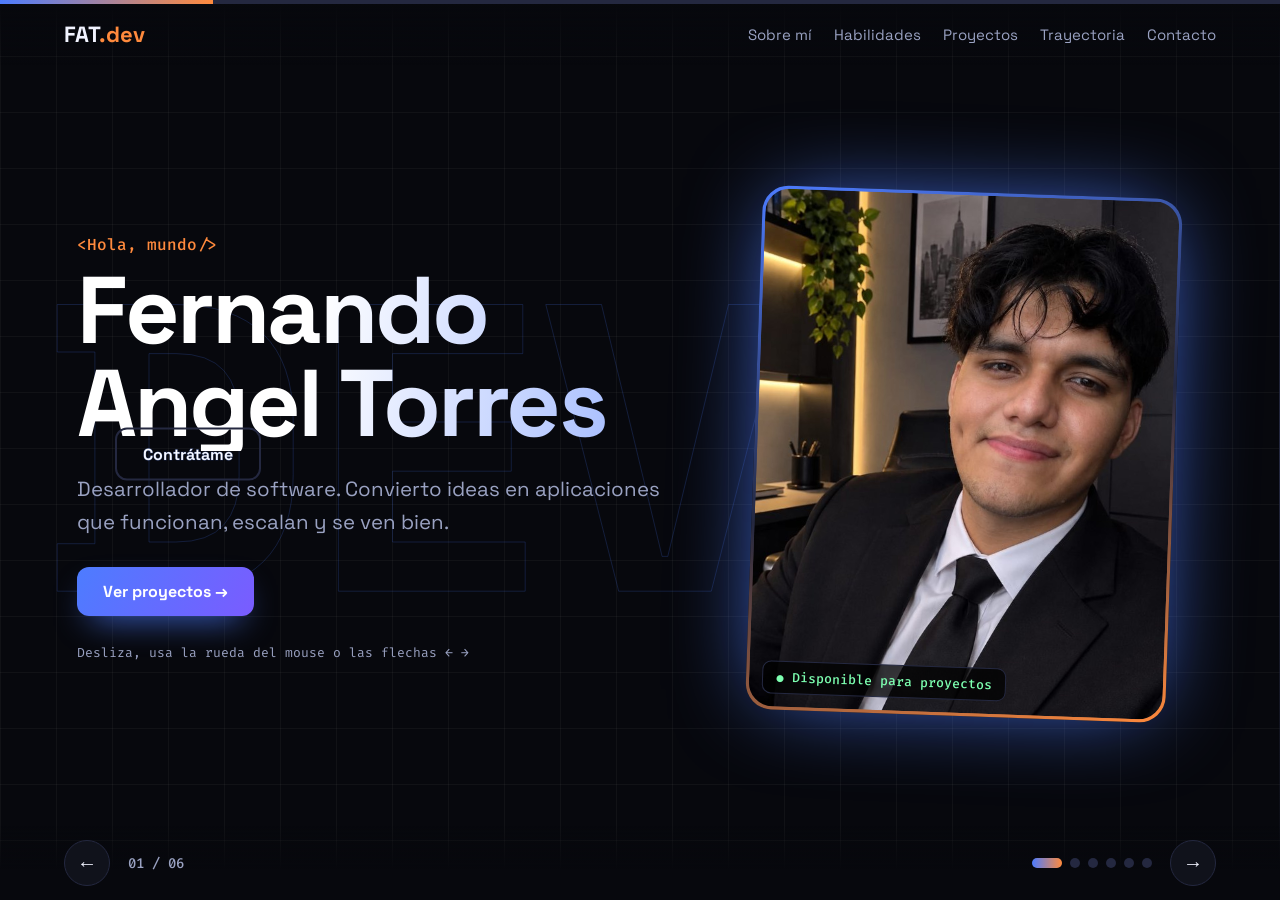
==== index.html @ ad430561 "Add files via upload" ====
<!DOCTYPE html>
<html lang="es">
<head>
<meta charset="UTF-8">
<meta name="viewport" content="width=device-width, initial-scale=1">
<title>Fernando Angel Torres – Desarrollador de software</title>
<link href="https://fonts.googleapis.com/css2?family=Space+Grotesk:wght@500;700&family=Fira+Code:wght@400;500&display=swap" rel="stylesheet">
<link rel="stylesheet" href="style.css">
</head>
<body>
<div class="progress"><i id="bar"></i></div>

<header class="top">
  <a class="brand" href="#" data-go="0">FAT<span>.dev</span></a>
  <nav id="menu">
    <a href="#" data-go="1">Sobre mí</a><a href="#" data-go="2">Habilidades</a><a href="#" data-go="3">Proyectos</a><a href="#" data-go="4">Trayectoria</a><a href="#" data-go="5">Contacto</a>
  </nav>
</header>

<main class="track" id="track">

  <section class="panel hero">
    <span class="ghost" aria-hidden="true">DEV</span>
    <div class="col">
      <p class="tag rise" style="--i:0">&lt;Hola, mundo/&gt;</p>
      <h1 class="rise" style="--i:1">Fernando<br>Angel Torres</h1>
      <p class="sub rise" style="--i:2">Desarrollador de software. Convierto ideas en aplicaciones que funcionan, escalan y se ven bien.</p>
      <div class="cta rise" style="--i:3">
        <a class="btn" href="#" data-go="3">Ver proyectos →</a>
        <a class="btn ghost" href="#" data-go="5">Contrátame</a>
      </div>
      <p class="hint rise" style="--i:4">Desliza, usa la rueda del mouse o las flechas ← →</p>
    </div>
    <figure class="photo rise" style="--i:2">
      <img src="images/fernando.jpg" alt="Fernando Angel Torres, desarrollador de software">
      <figcaption>● Disponible para proyectos</figcaption>
    </figure>
  </section>

  <section class="panel">
    <span class="num" aria-hidden="true">01</span>
    <div class="two">
      <div>
        <h2 class="rise" style="--i:0">Sobre mí</h2>
        <p class="rise" style="--i:1">Soy desarrollador de software con enfoque en crear productos limpios, rápidos y fáciles de mantener. Me gusta entender el problema antes de escribir la primera línea de código.</p>
        <p class="rise" style="--i:2">Trabajo de forma ordenada, comunico avances con claridad y entrego a tiempo, ya sea solo o dentro de un equipo.</p>
      </div>
      <pre class="code rise" style="--i:2"><code><b>const</b> <u>fernando</u> = {
  rol:     <s>"Desarrollador de software"</s>,
  stack:   [<s>"HTML"</s>, <s>"CSS"</s>, <s>"JavaScript"</s>],
  enfoque: <s>"código limpio y rendimiento"</s>,
  idiomas: [<s>"Español"</s>, <s>"Inglés técnico"</s>],
  disponible: <b>true</b>
};</code></pre>
    </div>
  </section>

  <section class="panel">
    <span class="num" aria-hidden="true">02</span>
    <div class="wide">
      <h2 class="rise" style="--i:0">Habilidades</h2>
      <div class="rings rise" style="--i:1" id="rings"></div>
      <div class="chips rise" style="--i:2" id="chips"></div>
    </div>
  </section>

  <section class="panel">
    <span class="num" aria-hidden="true">03</span>
    <div class="wide">
      <h2 class="rise" style="--i:0">Proyectos</h2>
      <div class="cards" id="cards"></div>
    </div>
  </section>

  <section class="panel">
    <span class="num" aria-hidden="true">04</span>
    <div class="wide">
      <h2 class="rise" style="--i:0">Trayectoria</h2>
      <ol class="path" id="path"></ol>
    </div>
  </section>

  <section class="panel end">
    <span class="num" aria-hidden="true">05</span>
    <div class="col">
      <h2 class="big rise" style="--i:0">¿Construimos algo juntos?</h2>
      <p class="sub rise" style="--i:1">Cuéntame tu idea. Te respondo en menos de 24 horas.</p>
      <ul class="links rise" style="--i:2">
        <li>✉️ <a href="mailto:tucorreo@ejemplo.com">tucorreo@ejemplo.com</a></li>
        <li>📱 +52 000 000 0000</li>
        <li>🔗 linkedin.com/in/tu-usuario</li>
        <li>🐙 github.com/tu-usuario</li>
      </ul>
      <a class="btn rise" style="--i:3" href="mailto:tucorreo@ejemplo.com?subject=Quiero%20contratarte">Escribirme un correo</a>
    </div>
  </section>

</main>

<footer class="bottom">
  <button id="prev" aria-label="Anterior">←</button>
  <span id="count">01 / 06</span>
  <div class="dots" id="dots"></div>
  <button id="next" aria-label="Siguiente">→</button>
</footer>

<script src="script.js"></script>
</body>
</html>
---- style.css ----
@property --p{syntax:"<number>";inherits:false;initial-value:0}
:root{--bg:#07080d;--card:#10121b;--line:#242840;--ink:#f1f3ff;--mut:#9aa2c2;--a:#4d7cff;--b:#ff8a3d;--mono:"Fira Code",ui-monospace,Consolas,monospace;--sans:"Space Grotesk",system-ui,sans-serif}
*{box-sizing:border-box}
html,body{height:100%;margin:0;overflow:hidden}
body{background:var(--bg);color:var(--ink);font:400 18px/1.6 var(--sans);background-image:linear-gradient(#ffffff0a 1px,transparent 1px),linear-gradient(90deg,#ffffff0a 1px,transparent 1px);background-size:56px 56px}
a{color:inherit}
:focus-visible{outline:3px solid var(--a);outline-offset:3px}
.progress{position:fixed;top:0;left:0;right:0;height:4px;background:var(--line);z-index:20}
.progress i{display:block;height:100%;width:0;background:linear-gradient(90deg,var(--a),var(--b));transition:width .5s}
.top{position:fixed;top:4px;left:0;right:0;z-index:10;display:flex;justify-content:space-between;align-items:center;padding:16px 5vw;background:linear-gradient(var(--bg),transparent)}
.brand{font:700 22px var(--sans);text-decoration:none}.brand span{color:var(--b)}
nav a{margin-left:22px;text-decoration:none;color:var(--mut);font-size:15px;padding-bottom:4px;border-bottom:2px solid transparent;transition:.2s}
nav a:hover,nav a.on{color:var(--ink);border-color:var(--b)}
.track{display:flex;height:100dvh;overflow-x:auto;overflow-y:hidden;scroll-snap-type:x mandatory;scrollbar-width:none;overscroll-behavior:contain}
.track::-webkit-scrollbar{display:none}
.panel{flex:0 0 100vw;height:100%;scroll-snap-align:start;padding:104px 6vw 96px;display:flex;align-items:center;overflow-y:auto;position:relative}
.panel::before{content:"";position:absolute;right:0;top:0;bottom:0;width:1px;background:linear-gradient(transparent,var(--line),transparent)}
.num{position:absolute;right:5vw;bottom:70px;font:700 clamp(90px,16vw,220px)/1 var(--sans);color:transparent;-webkit-text-stroke:1px #ffffff1c;pointer-events:none}
.ghost{position:absolute;left:3vw;top:50%;transform:translateY(-50%);font:700 clamp(160px,32vw,520px)/1 var(--sans);color:transparent;-webkit-text-stroke:1px #4d7cff30;pointer-events:none}
.rise{opacity:0;transform:translateY(30px);transition:opacity .7s calc(var(--i,0)*.12s),transform .7s calc(var(--i,0)*.12s)}
.panel.on .rise{opacity:1;transform:none}
.hero{display:grid;grid-template-columns:1.1fr .9fr;gap:5vw;align-items:center}
.col{position:relative;max-width:640px}
.tag{font:500 16px var(--mono);color:var(--b);margin:0 0 10px}
h1{font-size:clamp(46px,7.4vw,104px);line-height:.98;margin:0;letter-spacing:-.03em;background:linear-gradient(100deg,#fff 40%,#9db6ff);-webkit-background-clip:text;background-clip:text;color:transparent}
h2{font-size:clamp(34px,5vw,64px);line-height:1.05;margin:0 0 24px;letter-spacing:-.02em}
h2.big{font-size:clamp(38px,6vw,84px)}
.sub{color:var(--mut);font-size:clamp(17px,1.6vw,21px);margin:22px 0 28px}
.hint{font:400 13px var(--mono);color:var(--mut);margin-top:28px}
.cta{display:flex;gap:12px;flex-wrap:wrap}
.btn{display:inline-block;font:700 16px var(--sans);text-decoration:none;color:#fff;background:linear-gradient(120deg,var(--a),#7a5cff);padding:14px 26px;border-radius:12px;border:0;box-shadow:0 14px 34px -14px var(--a);transition:transform .2s}
.btn:hover{transform:translateY(-3px)}
.btn.ghost{background:none;border:2px solid var(--line);box-shadow:none}
.btn.ghost:hover{border-color:var(--b)}
.photo{position:relative;margin:0;justify-self:center;width:min(100%,420px);border-radius:26px;padding:3px;background:linear-gradient(160deg,var(--a),var(--line) 50%,var(--b));box-shadow:0 0 90px -20px var(--a);transform:rotate(2deg)}
.photo.rise{transform:translateY(30px) rotate(2deg)}.panel.on .photo.rise{transform:rotate(2deg)}
.photo img{display:block;width:100%;aspect-ratio:4/5;object-fit:cover;border-radius:24px}
.photo figcaption{position:absolute;left:16px;bottom:16px;font:500 13px var(--mono);background:#000b;border:1px solid var(--line);border-radius:9px;padding:7px 13px;color:#7dffb0}
.two{display:grid;grid-template-columns:1fr 1fr;gap:5vw;align-items:center;width:100%;position:relative}
.two p{color:var(--mut);max-width:52ch}
.code{margin:0;background:#05060b;border:1px solid var(--line);border-radius:16px;padding:26px;font:400 clamp(13px,1.3vw,16px)/1.8 var(--mono);overflow-x:auto;box-shadow:0 30px 60px -30px #000}
.code b{color:#c792ff;font-weight:500}.code u{color:#6ab0ff;text-decoration:none}.code s{color:#ffb86b;text-decoration:none}
.wide{width:100%;position:relative}
.rings{display:grid;grid-template-columns:repeat(auto-fit,minmax(130px,1fr));gap:24px;margin-bottom:34px}
.ring{text-align:center}
.ring div{--p:0;width:112px;height:112px;margin:0 auto 10px;border-radius:50%;display:grid;place-items:center;background:conic-gradient(var(--b) calc(var(--p)*1%),var(--line) 0);transition:--p 1.4s cubic-bezier(.2,.8,.2,1)}
.ring div::after{content:attr(data-v) "%";width:90px;height:90px;border-radius:50%;background:var(--bg);display:grid;place-items:center;font:700 22px var(--sans)}
.ring span{font-size:15px;color:var(--mut)}
.chips{display:flex;flex-wrap:wrap;gap:9px}
.chips span{font:400 14px var(--mono);background:var(--card);border:1px solid var(--line);border-radius:9px;padding:7px 14px;transition:.2s}
.chips span:hover{border-color:var(--a);color:#9db6ff;transform:translateY(-3px)}
.cards{display:grid;grid-template-columns:repeat(auto-fit,minmax(250px,1fr));gap:20px}
.card{background:linear-gradient(var(--card),var(--card)) padding-box,linear-gradient(140deg,var(--line),var(--a)) border-box;border:1px solid transparent;border-radius:18px;padding:28px;opacity:0;transform:translateY(30px);transition:opacity .6s calc(var(--i)*.12s + .15s),transform .3s,box-shadow .3s}
.panel.on .card{opacity:1;transform:none}
.panel.on .card:hover{transform:translateY(-8px);box-shadow:0 26px 50px -24px var(--a)}
.card .ic{font-size:34px}.card h3{margin:12px 0 8px;font-size:23px}
.card p{color:var(--mut);font-size:16px;margin:0 0 16px}.card small{font:400 13px var(--mono);color:var(--b)}
.path{list-style:none;margin:0;padding:34px 0 0;display:flex;gap:26px;border-top:2px solid var(--line)}
.path li{flex:1;position:relative;min-width:200px}
.path li::before{content:"";position:absolute;top:-43px;left:0;width:16px;height:16px;border-radius:50%;background:var(--bg);border:4px solid var(--b)}
.path small{font:500 13px var(--mono);color:var(--b)}.path h3{margin:4px 0 6px;font-size:22px}.path p{margin:0;color:var(--mut);font-size:16px}
.end .links{list-style:none;padding:0;margin:0 0 28px;display:grid;gap:8px;color:var(--mut)}
.bottom{position:fixed;left:0;right:0;bottom:0;z-index:10;display:flex;align-items:center;gap:18px;padding:14px 5vw;background:linear-gradient(transparent,var(--bg) 60%)}
.bottom button{width:46px;height:46px;border-radius:50%;border:1px solid var(--line);background:var(--card);color:var(--ink);font-size:20px;cursor:pointer;transition:.2s}
.bottom button:hover{border-color:var(--b);color:var(--b)}
#count{font:500 14px var(--mono);color:var(--mut)}
.dots{display:flex;gap:8px;margin-left:auto}
.dots i{width:10px;height:10px;border-radius:50%;background:var(--line);cursor:pointer;transition:.3s}
.dots i.on{width:30px;border-radius:6px;background:linear-gradient(90deg,var(--a),var(--b))}
@media (max-width:820px){nav a:not(:last-child){display:none}.hero,.two{grid-template-columns:1fr}.hero{align-content:center;gap:24px}.photo{width:min(60%,250px);order:-1}.panel{padding:90px 7vw 90px;align-items:flex-start}.hero,.panel.end{align-items:center}.path{flex-direction:column;border-top:0;border-left:2px solid var(--line);padding:0 0 0 24px}.path li::before{top:4px;left:-35px}.dots{display:none}.bottom button:last-child{margin-left:auto}.num{display:none}}
@media (prefers-reduced-motion:reduce){*{transition:none!important;animation:none!important}.rise,.card{opacity:1;transform:none}.track{scroll-behavior:auto}}
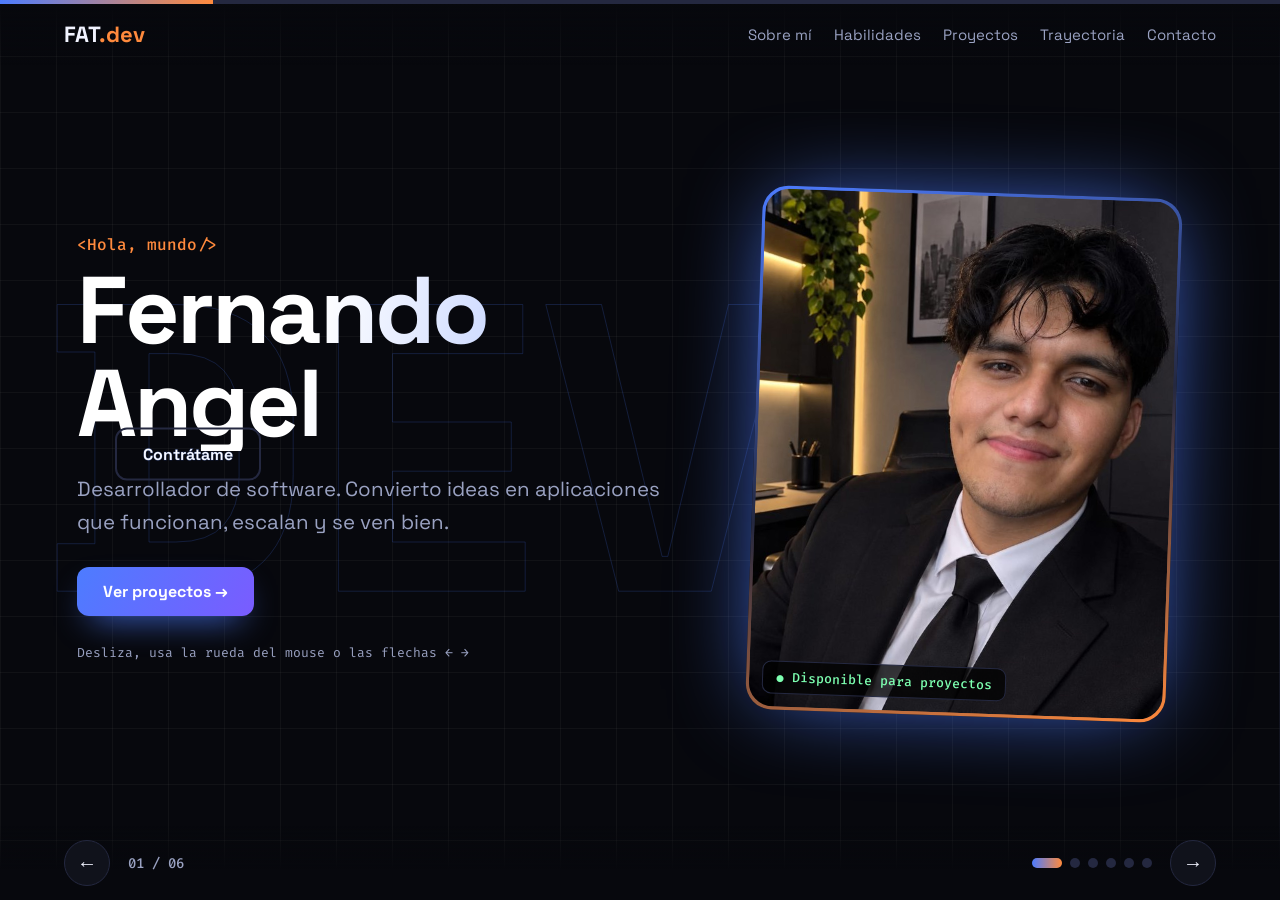
==== commit c6ea1273: "quite mi apellido" ====
--- a/index.html
+++ b/index.html
@@ -23,7 +23,7 @@
     <span class="ghost" aria-hidden="true">DEV</span>
     <div class="col">
       <p class="tag rise" style="--i:0">&lt;Hola, mundo/&gt;</p>
-      <h1 class="rise" style="--i:1">Fernando<br>Angel Torres</h1>
+      <h1 class="rise" style="--i:1">Fernando<br>Angel </h1>
       <p class="sub rise" style="--i:2">Desarrollador de software. Convierto ideas en aplicaciones que funcionan, escalan y se ven bien.</p>
       <div class="cta rise" style="--i:3">
         <a class="btn" href="#" data-go="3">Ver proyectos →</a>
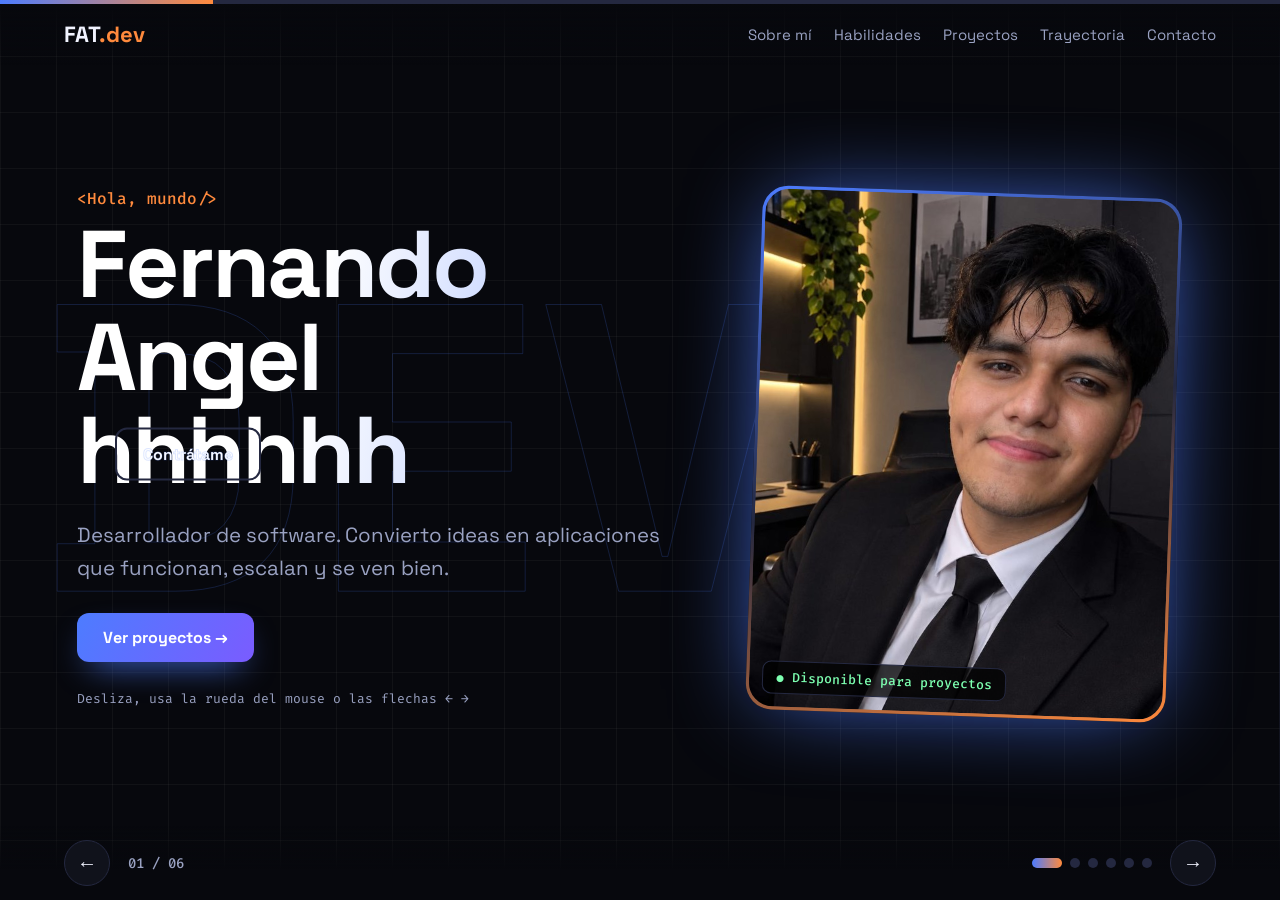
==== commit b7238eb7: "le agregue ssssss" ====
--- a/index.html
+++ b/index.html
@@ -23,7 +23,7 @@
     <span class="ghost" aria-hidden="true">DEV</span>
     <div class="col">
       <p class="tag rise" style="--i:0">&lt;Hola, mundo/&gt;</p>
-      <h1 class="rise" style="--i:1">Fernando<br>Angel </h1>
+      <h1 class="rise" style="--i:1">Fernando<br>Angel hhhhhh</h1>
       <p class="sub rise" style="--i:2">Desarrollador de software. Convierto ideas en aplicaciones que funcionan, escalan y se ven bien.</p>
       <div class="cta rise" style="--i:3">
         <a class="btn" href="#" data-go="3">Ver proyectos →</a>
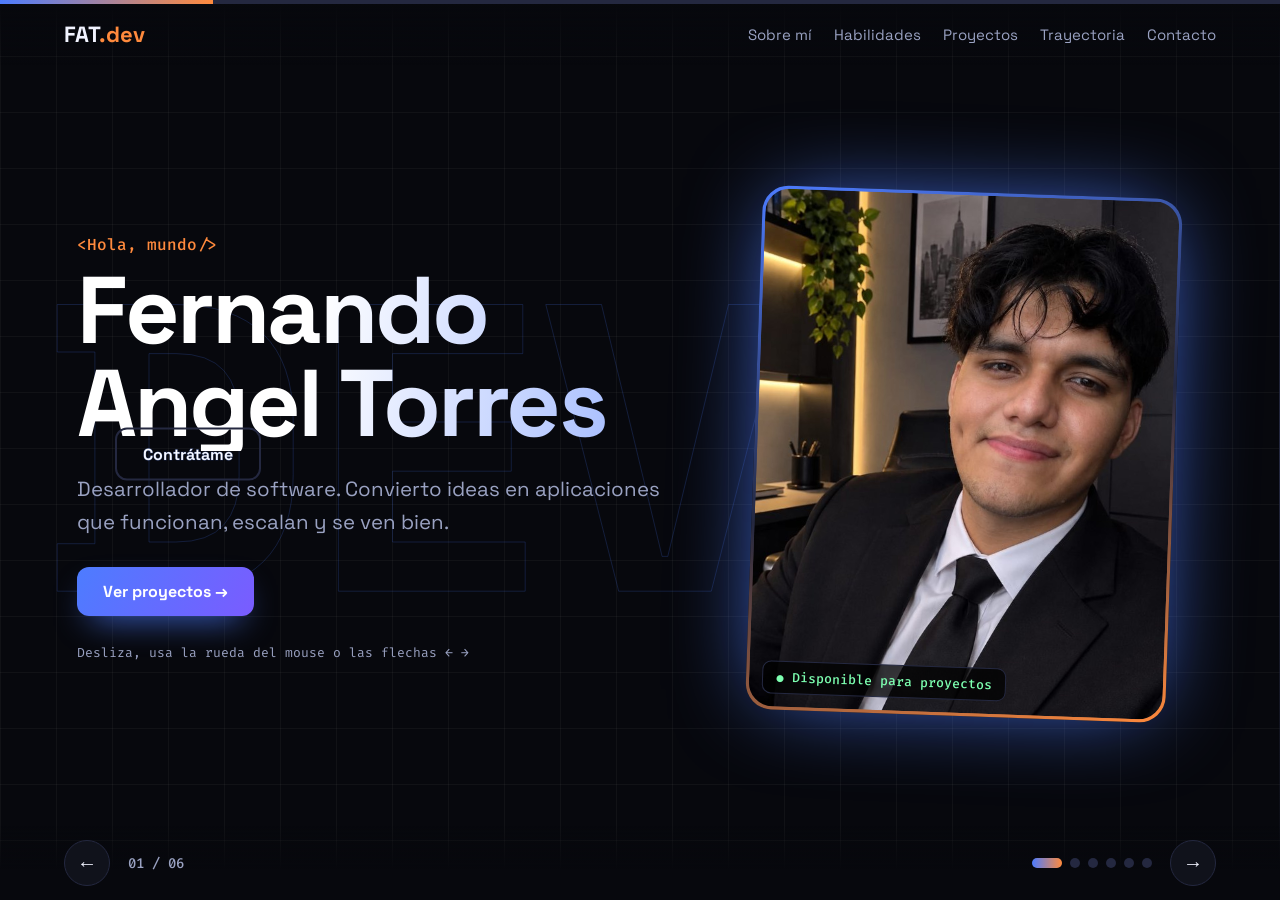
==== commit f104f98e: "Modifique mi nombre" ====
--- a/index.html
+++ b/index.html
@@ -23,7 +23,7 @@
     <span class="ghost" aria-hidden="true">DEV</span>
     <div class="col">
       <p class="tag rise" style="--i:0">&lt;Hola, mundo/&gt;</p>
-      <h1 class="rise" style="--i:1">Fernando<br>Angel hhhhhh</h1>
+      <h1 class="rise" style="--i:1">Fernando<br>Angel Torres</h1>
       <p class="sub rise" style="--i:2">Desarrollador de software. Convierto ideas en aplicaciones que funcionan, escalan y se ven bien.</p>
       <div class="cta rise" style="--i:3">
         <a class="btn" href="#" data-go="3">Ver proyectos →</a>
